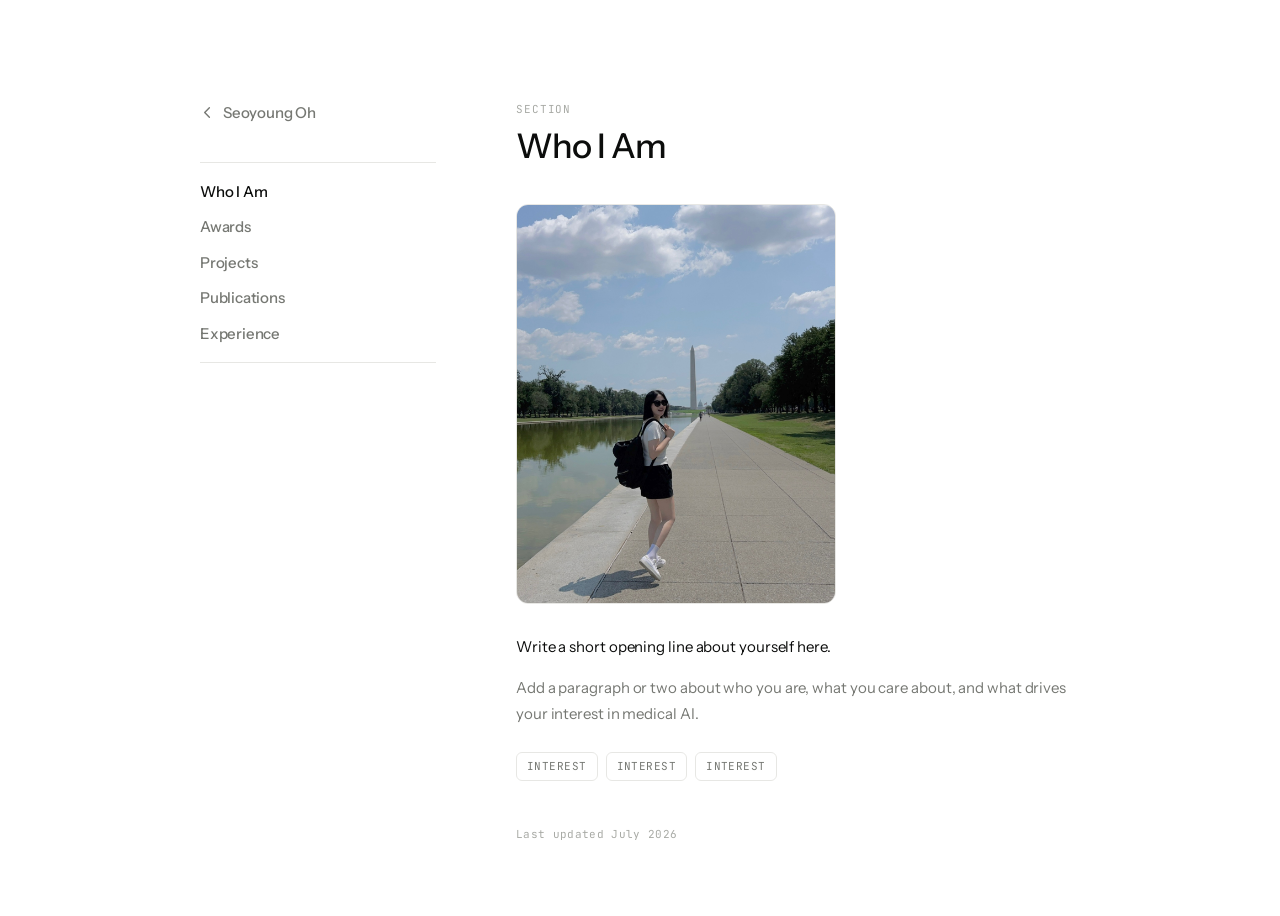
==== about.html @ 4141db96 "html set" ====
<!DOCTYPE html>
<html lang="en">
<head>
<meta charset="utf-8" />
<meta name="viewport" content="width=device-width, initial-scale=1" />
<title>Who I Am - Seoyoung Oh</title>
<meta name="description" content="Who I Am - Seoyoung Oh, Medical AI." />
<meta name="author" content="Seoyoung Oh" />
<meta name="color-scheme" content="light dark" />
<meta name="theme-color" content="#FFFFFF" media="(prefers-color-scheme: light)" />
<meta name="theme-color" content="#0C0D0C" media="(prefers-color-scheme: dark)" />

<link rel="icon" href="data:image/svg+xml,%3Csvg%20xmlns='http://www.w3.org/2000/svg'%20viewBox='0%200%2032%2032'%3E%3Crect%20width='32'%20height='32'%20rx='7'%20fill='%230C0D0C'/%3E%3Ctext%20x='16'%20y='22'%20font-family='system-ui,sans-serif'%20font-size='15'%20font-weight='600'%20fill='%23EDEEEC'%20text-anchor='middle'%3ESO%3C/text%3E%3C/svg%3E" />
<link rel="preconnect" href="https://fonts.googleapis.com">
<link rel="preconnect" href="https://fonts.gstatic.com" crossorigin>
<link href="https://fonts.googleapis.com/css2?family=Instrument+Sans:wght@400;500&family=JetBrains+Mono:wght@400&display=swap" rel="stylesheet">
<link rel="stylesheet" href="assets/css/base.css">
<link rel="stylesheet" href="assets/css/section.css">
</head>
<body>

<main class="page">

  <aside class="side">
    <a class="back fade" href="index.html">
      <svg viewBox="0 0 16 16" aria-hidden="true"><path d="M10 3 5 8l5 5" fill="none" stroke="currentColor" stroke-width="1.5" stroke-linecap="round" stroke-linejoin="round"/></svg>
      <span>Seoyoung Oh</span>
    </a>

    <nav class="subnav fade">
      <a href="about.html" class="on">Who I Am</a>
      <a href="awards.html">Awards</a>
      <a href="projects.html">Projects</a>
      <a href="publications.html">Publications</a>
      <a href="experience.html">Experience</a>
    </nav>
  </aside>

  <div class="content">

    <header class="head fade">
      <p class="eyebrow">Section</p>
      <h1>Who I Am</h1>
    </header>

    <figure class="about-photo fade">
      <img src="assets/img/profile.jpg" alt="Seoyoung Oh"
           decoding="async"
           onerror="this.onerror=null;this.closest('.about-photo').style.display='none'" />
    </figure>

    <div class="about-body fade">
      <p>Write a short opening line about yourself here.</p>
      <p>Add a paragraph or two about who you are, what you care about, and what drives your interest in medical AI.</p>
    </div>

    <p class="about-tags fade">
      <span>Interest</span>
      <span>Interest</span>
      <span>Interest</span>
    </p>

    <footer class="fade">
      <span>Last updated July 2026</span>
    </footer>

  </div>

</main>

</body>
</html>
---- assets/css/base.css ----
/* ==========================================================================
   base.css - shared foundation for every page
   Design tokens (colours, fonts), reset, page layout, footer, animations.
   Change a colour or font HERE and it updates the whole site.
   ========================================================================== */

:root {
  --bg: #FFFFFF;
  --tint: #F6F6F5;
  --ink: #0C0D0C;
  --soft: #767873;
  --faint: #A8AAA5;
  --rule: #E7E7E4;

  --sans: "Instrument Sans", ui-sans-serif, system-ui, sans-serif;
  --mono: "JetBrains Mono", ui-monospace, SFMono-Regular, monospace;
}

@media (prefers-color-scheme: dark) {
  :root {
    --bg: #0C0D0C;
    --tint: #171917;
    --ink: #EDEEEC;
    --soft: #8D8F8A;
    --faint: #5C5E5A;
    --rule: #232522;
  }
}

* { box-sizing: border-box; }
html { -webkit-font-smoothing: antialiased; -moz-osx-font-smoothing: grayscale; }

body {
  margin: 0;
  background: var(--bg);
  color: var(--ink);
  font-family: var(--sans);
  font-size: 15px;
  line-height: 1.7;
  letter-spacing: -0.006em;
}

a { color: inherit; text-decoration: none; }
::selection { background: var(--ink); color: var(--bg); }

/* ---------- page layout ---------- */

.page {
  max-width: 960px;
  margin: 0 auto;
  padding: 100px 40px 72px;
  display: grid;
  grid-template-columns: 236px 1fr;
  gap: 80px;
  align-items: start;
}

.side { position: sticky; top: 100px; }
.content { min-width: 0; }

/* ---------- footer ---------- */

footer {
  margin-top: 44px;
  font-family: var(--mono);
  font-size: 11px;
  color: var(--faint);
  letter-spacing: 0.03em;
}

/* ---------- load-in animation ---------- */

.fade { opacity: 0; animation: in 700ms cubic-bezier(.22,.61,.36,1) forwards; }
.fade:nth-child(1) { animation-delay: 40ms; }
.fade:nth-child(2) { animation-delay: 90ms; }
.fade:nth-child(3) { animation-delay: 140ms; }
.fade:nth-child(4) { animation-delay: 190ms; }
.fade:nth-child(5) { animation-delay: 240ms; }
.fade:nth-child(6) { animation-delay: 290ms; }
.fade:nth-child(7) { animation-delay: 340ms; }
.fade:nth-child(8) { animation-delay: 390ms; }

@keyframes in { from { opacity: 0; transform: translateY(5px); } to { opacity: 1; transform: none; } }

@media (prefers-reduced-motion: reduce) {
  .fade { animation: none; opacity: 1; }
  * { transition-duration: 1ms !important; }
}

/* ---------- responsive: collapse to single column ---------- */

@media (max-width: 860px) {
  .page {
    grid-template-columns: 1fr;
    gap: 0;
    padding: 72px 26px 56px;
    max-width: 620px;
  }
  .side {
    position: static;
    margin-bottom: 40px;
  }
}

@media (max-width: 560px) {
  .page { padding: 56px 22px 52px; }
}
---- assets/css/section.css ----
/* ==========================================================================
   section.css - styles unique to the section pages
   (experience / publications / projects / awards)
   Loads AFTER base.css.
   ========================================================================== */

/* ---------- back link ---------- */

.back {
  display: inline-flex;
  align-items: center;
  gap: 8px;
  font-size: 15px;
  font-weight: 500;
  letter-spacing: -0.014em;
  color: var(--soft);
  transition: color 150ms ease;
}

.back svg { width: 15px; height: 15px; flex: none; }
.back:hover { color: var(--ink); }
.back:focus-visible { outline: 2px solid var(--ink); outline-offset: 3px; }

/* ---------- sub-navigation ---------- */

.subnav {
  margin: 34px 0 0;
  padding: 16px 0;
  border-top: 1px solid var(--rule);
  border-bottom: 1px solid var(--rule);
  display: flex;
  flex-direction: column;
  gap: 10px;
}

.subnav a {
  font-size: 15px;
  font-weight: 500;
  letter-spacing: -0.014em;
  color: var(--soft);
  background-image: linear-gradient(var(--ink), var(--ink));
  background-repeat: no-repeat;
  background-position: 0 100%;
  background-size: 0% 1px;
  transition: color 150ms ease, background-size 240ms cubic-bezier(.22,.61,.36,1);
  width: fit-content;
}

.subnav a:hover { color: var(--ink); background-size: 100% 1px; }
.subnav a.on { color: var(--ink); }
.subnav a:focus-visible { outline: 2px solid var(--ink); outline-offset: 3px; }

/* ---------- page heading ---------- */

.head { margin: 0 0 40px; }

.eyebrow {
  margin: 0 0 10px;
  font-family: var(--mono);
  font-size: 11px;
  letter-spacing: 0.08em;
  text-transform: uppercase;
  color: var(--faint);
}

h1 {
  font-size: 34px;
  font-weight: 500;
  letter-spacing: -0.03em;
  line-height: 1.05;
  margin: 0;
  text-wrap: balance;
}

/* ---------- entries ---------- */

.entries { margin: 0; }

.entry {
  padding: 14px 0;
}

.entry-top {
  display: flex;
  align-items: center;
  gap: 14px;
  margin-bottom: 7px;
}

.entry-top .when {
  font-family: var(--mono);
  font-size: 11px;
  letter-spacing: 0.06em;
  text-transform: uppercase;
  color: var(--faint);
  white-space: nowrap;
}

.entry-top .leader {
  flex: 1;
  height: 1px;
  background: var(--rule);
}

.entry-title {
  margin: 0;
  font-size: 16px;
  font-weight: 500;
  letter-spacing: -0.014em;
  line-height: 1.4;
}

.entry-tag {
  display: inline-block;
  margin-left: 8px;
  font-family: var(--mono);
  font-size: 10px;
  letter-spacing: 0.06em;
  text-transform: uppercase;
  color: var(--faint);
  border: 1px solid var(--rule);
  border-radius: 4px;
  padding: 1px 6px;
  vertical-align: middle;
  white-space: nowrap;
}

.entry-org {
  margin: 3px 0 0;
  color: var(--soft);
  font-size: 15px;
}

.entry-desc {
  margin: 10px 0 0;
  color: var(--soft);
  text-wrap: pretty;
}

.entry-list {
  margin: 10px 0 0;
  padding: 0;
  list-style: none;
}

.entry-list li {
  position: relative;
  padding-left: 15px;
  margin: 4px 0;
  color: var(--soft);
  font-size: 14px;
  line-height: 1.5;
  text-wrap: pretty;
}

.entry-list li::before {
  content: "";
  position: absolute;
  left: 2px;
  top: 0.7em;
  width: 4px;
  height: 4px;
  border-radius: 50%;
  background: var(--faint);
}

.entry-links {
  margin: 8px 0 0;
  display: flex;
  flex-wrap: wrap;
  gap: 8px 18px;
}

.entry-links a {
  font-family: var(--mono);
  font-size: 11px;
  letter-spacing: 0.04em;
  text-transform: uppercase;
  color: var(--soft);
  background-image: linear-gradient(var(--faint), var(--faint));
  background-repeat: no-repeat;
  background-position: 0 100%;
  background-size: 100% 1px;
  transition: color 150ms ease, background-size 180ms ease;
}
.entry-links a:hover { color: var(--ink); background-size: 0% 1px; }

/* ---------- who i am (about) ---------- */

.about-photo {
  margin: 0 0 30px;
}

.about-photo img {
  display: block;
  width: 100%;
  max-width: 320px;
  border-radius: 12px;
  object-fit: cover;
  background: var(--tint);
  border: 1px solid var(--rule);
}

.about-body {
  max-width: 62ch;
}

.about-body p {
  margin: 0 0 16px;
  color: var(--soft);
  text-wrap: pretty;
}
.about-body p:first-child { color: var(--ink); }
.about-body p:last-child { margin-bottom: 0; }

.about-tags {
  margin: 26px 0 0;
  display: flex;
  flex-wrap: wrap;
  gap: 8px;
}

.about-tags span {
  font-family: var(--mono);
  font-size: 11px;
  letter-spacing: 0.04em;
  text-transform: uppercase;
  color: var(--soft);
  border: 1px solid var(--rule);
  border-radius: 6px;
  padding: 4px 10px;
}

/* ---------- responsive ---------- */

@media (max-width: 860px) {
  .subnav { flex-flow: row wrap; gap: 8px 22px; }
  h1 { font-size: 30px; }
}

@media (max-width: 560px) {
  h1 { font-size: 28px; }
}
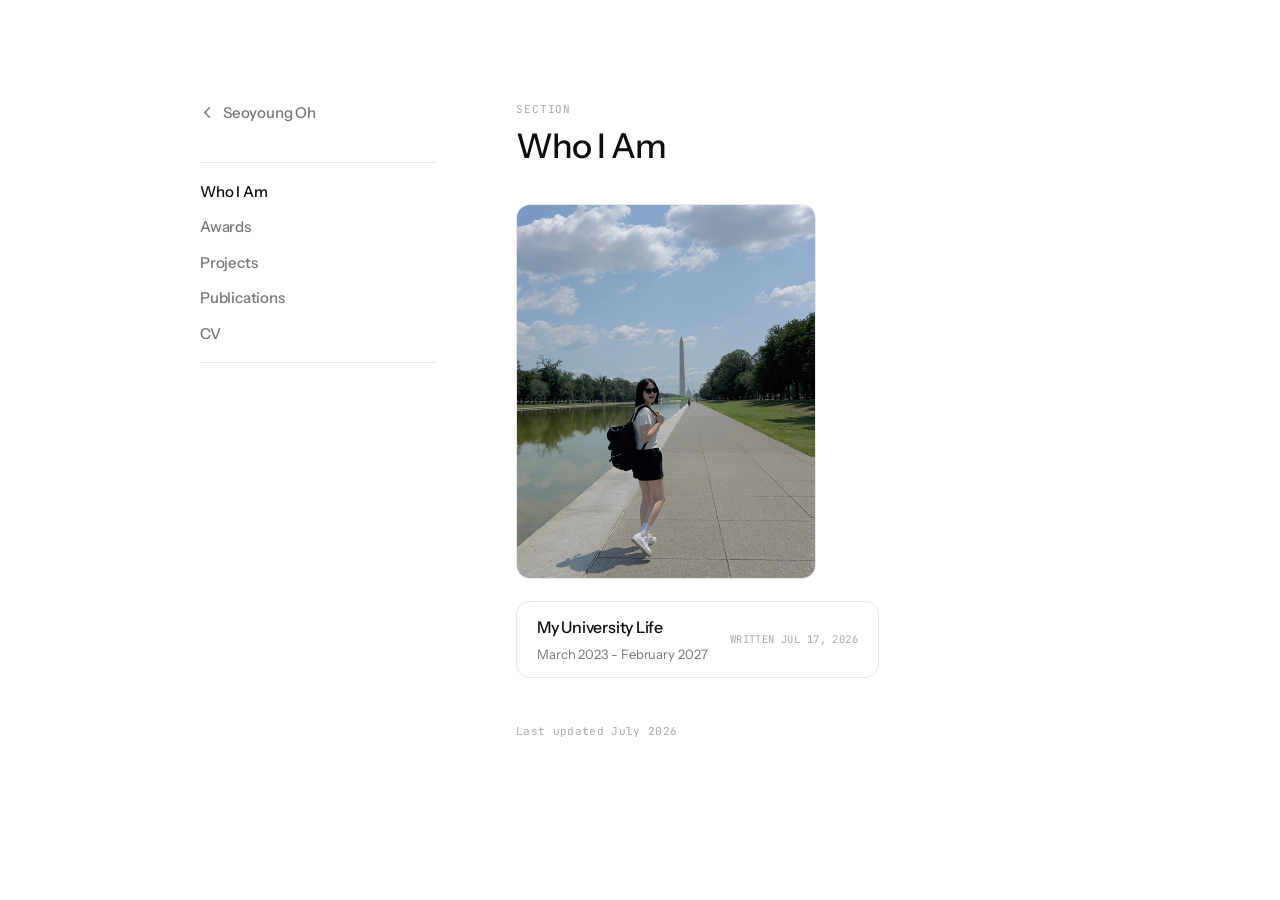
==== commit 86f3f559: "Rebuild site: multi-page nav, Who I Am essay, projects, awards, CV - Add section pages (about/awards" ====
--- a/about.html
+++ b/about.html
@@ -32,7 +32,7 @@
       <a href="awards.html">Awards</a>
       <a href="projects.html">Projects</a>
       <a href="publications.html">Publications</a>
-      <a href="experience.html">Experience</a>
+      <a href="assets/pdf/SeoyoungOh_CV.pdf" target="_blank" rel="noopener">CV</a>
     </nav>
   </aside>
 
@@ -43,22 +43,68 @@
       <h1>Who I Am</h1>
     </header>
 
-    <figure class="about-photo fade">
-      <img src="assets/img/profile.jpg" alt="Seoyoung Oh"
-           decoding="async"
-           onerror="this.onerror=null;this.closest('.about-photo').style.display='none'" />
-    </figure>
+    <div class="uni fade">
+      <figure class="uni-photo">
+        <img src="assets/img/profile.jpg" alt="Seoyoung Oh"
+             decoding="async"
+             onerror="this.onerror=null;this.closest('.uni-photo').style.display='none'" />
+      </figure>
 
-    <div class="about-body fade">
-      <p>Write a short opening line about yourself here.</p>
-      <p>Add a paragraph or two about who you are, what you care about, and what drives your interest in medical AI.</p>
+      <div class="uni-chapters">
+        <details class="chapter">
+          <summary>
+            <span class="chapter-head">
+              <span class="chapter-title">My University Life</span>
+              <span class="chapter-date">March 2023 - February 2027</span>
+            </span>
+            <span class="chapter-written">Written Jul 17, 2026</span>
+          </summary>
+          <div class="chapter-body">
+            <p>People often ask me, why medical AI? So in this piece, I want to tell the story of everything that led me here, from the very starting point of choosing this path to the four years of university life that followed. Along the way, I've pulled excerpts from the journals I kept back then, trying to preserve as faithfully as possible the thoughts and resolutions I felt in each of those moments.</p>
+
+            <h3 class="chapter-sub">From a humanities-track foreign language high school to a dream of medical AI</h3>
+            <p>I wasn't always a student who dreamed of medical AI. Wanting, even in a small way, to help build a better society, I once hoped to become a current-affairs broadcast producer, someone who carries people's stories out into the world. With that goal in mind, I enrolled in a foreign language high school, a humanities-focused school. I believed that if I learned languages and understood society, I could change the world. But the moment I started, COVID-19 began to spread. Every day I found myself watching disease outbreaks being forecast, risk being explained through numbers, and society being moved by data. In that process, I came to truly grasp, for the first time, that big data and artificial intelligence were not abstract technologies but tools directly tied to human life. The realization that the social problems I had only vaguely dreamed of solving could be addressed not with words but with data and models left a strange yet powerful impression on me. That was when I first began to take an interest in the field of medical AI.</p>
+            <p>In my final year of high school, I wrote a report on a big-data-based integrated global health and medical system, and through it I arrived at the conviction that combining medicine and data could fundamentally transform human health. Even as I studied language and society at my foreign language high school, I grew more and more captivated by the possibilities that open up when medicine and technology meet. I began searching nationwide for AI-related majors that a humanities-track student could enter, and that search is what led me to the university I ultimately attended.</p>
+            <figure class="chapter-fig"><img src="assets/img/fig1.png" alt="" width="906" height="346" loading="lazy" decoding="async" /></figure>
+            <p>Even after I started university, that conviction never wavered. But my school had no medical school, and the road toward reaching medical AI research turned out to be far rougher than I had expected. Rather than accepting that absence as a limitation, though, I took it as a reason to carve out my own path. And so my challenge began. I joined an inter-university healthcare startup club and started interacting with students from medical fields such as medicine and pharmacy. Exchanging ideas with those students gave me more clinical insight, and through that I earned chances to deliver IR pitches and introduce myself before judges, investors, accelerators, and experts from the clinical field. Countless rounds of feedback made me keenly aware of my own shortcomings, but rather than stopping me, all of those experiences pushed me one step further forward.</p>
+
+            <h3 class="chapter-sub">A first start at university, and expanding outward</h3>
+            <p>In 2025, I won the top prize at my university's College of Business Administration startup competition. It was the result of fusing a management-based problem definition with AI technology to propose a business model that could resolve real inefficiencies in clinical settings. After that, I didn't want to stay within the walls of my school; I wanted to test my potential on a bigger stage. As my first step, I entered the Chuncheon City Generative AI Idea Competition as an individual and won an award of excellence. Being recognized for technical completeness and practical value in a competition hosted by a local government, beyond just my campus, made me feel that my challenge was expanding to a new level.</p>
+            <p>Next, I took part in the 9th Digital Healthcare MEDICAL HACK, where I won the grand prize (Pusan National University President's Award). Over a tight span of just two days and one night, I had to build a medical AI service focused on solving real clinical problems, drawing on on-site mentoring. I ran into technical errors and limitations under the demanding schedule, but I made the call to prioritize clinical usefulness over raw performance metrics, and that choice was viewed favorably in the final evaluation. In particular, I was highly credited for developing my plan with the hospital environment in mind, and I think it was from this point on that I began studying real hospital settings more seriously.</p>
+            <p>I also won the grand prize at the Konyang Health Datathon, hosted by Konyang University Medical Center. Traveling back and forth between Seoul and Daejeon, I carried out the work inside a medical data safe zone, striving to maintain the quality of my project to the very end among graduate students and medical students. Taking the 6 a.m. KTX down to Daejeon and developing inside the hospital's closed network from the moment the data safe zone opened until it closed was mentally exhausting. On the road, I would catch quick naps, or, unwilling to waste even that time, read papers and work on side projects aboard the train. Looking back now, I think that experience was more than just a period of technical growth; it was a process in which I trained my own persistence and focus, my ability to push through to the end. It was also the first time I truly learned to put responsibility ahead of my emotions or physical condition in order to deliver results. On top of that, a photo I took with a professor who served as a judge at this competition became the connection that later let me greet him again at the Korean Society of Medical Informatics conference. Through the experience of one challenge expanding into another encounter and another lesson, I was reminded once again that in medical AI, the relationships and networks too are something I have to build myself.</p>
+
+            <h3 class="chapter-sub">Taking on national startup tracks</h3>
+            <p>After these competitions, I didn't want to rest on the achievements I'd earned within my school; I wanted to step into the wider startup ecosystem. On a team led by a clinical-year medical student, I served as the lead AI developer, personally driving the entire medical AI startup project, from planning to model development to real-world validation. Aiming for field-driven problem-solving, I designed a speech-to-text model optimized for the spoken language of nurses, a ward handover automation system, and a medical summarization model, and I set out to verify their applicability in actual hospital environments. Through this, I learned that technology gains meaning not merely by working, but only once it can actually be used in the field.</p>
+            <p>Building on these experiences, our startup team took on bigger stages. We were selected as finalists in succession for the Seoul AI Hub's Seoul AI Young Track, Yonsei University's Y-Compass student startup team, and the Ministry of Education's Promising Student Startup Team U 300+, giving us a taste of national-level startup incubation tracks. In each program, we completed hands-on training in medical data ethics, technical validation methods, IR pitching, and more, and I gained the chance to grow not into a mere idea-proposer but into a field-oriented entrepreneur. I held onto my conviction to solve hospital inefficiencies through technology all the way to the end, and that process itself became an experience of practicing the kind of applied innovation the College of Business aspires to.</p>
+            <p>But this challenge did not always end in success. At the stage of actual hospital validation, I experienced a clear failure. The hospital PoC process held far more constraints than I had anticipated. Data access permissions, security regulations, alignment with clinical processes, and the workflows of medical staff, barriers that technology alone could never overcome all worked together in a complex way. Above all, I had to admit that, at the time, I simply didn't yet have the capacity to push that process through to the end. This failure hit me as a great setback. It was through this experience that I first fully grasped the reality that medical AI is not merely a development problem. This was when I came to deeply understand that medical AI must stand not on the sophistication of an algorithm, but on regulation, ethics, clinical trust, and collaboration with people.</p>
+            <figure class="chapter-fig"><img src="assets/img/fig2.png" alt="" width="896" height="508" loading="lazy" decoding="async" /></figure>
+            <p>Even so, this experience became the catalyst for a fundamental shift in how I think. I learned that a person who sits still and blames their circumstances cannot grow. So I tried to reach out first, to ask questions, to go seek things out myself. In the process I faced countless rejections, and at the same time I learned the courage to be rejected. Through this startup challenge, I came to understand, viscerally, that there is no growth without rejection, and that if you fear failure and the eyes of those around you, you can never begin anything at all. From then on, I began to see entrepreneurship not as a mere side project, but seriously, as an important direction for realizing who I am. Failing at hospital validation was a moment that confirmed the limits of my abilities, but it was also a signpost that clearly showed me what I needed to learn and prepare for next. This challenge left me with something greater than success would have, and it became the starting point that carried me toward research, clinical datathons, and the stage that came after.</p>
+
+            <h3 class="chapter-sub">A leap into research</h3>
+            <p>The university I attended has no medical school and no affiliated hospital. At first, I too wrestled with it. Did that mean I could never, as an undergraduate, get close to medical AI research? But I soon reached a conclusion: if no one had paved a road, I would have to build one myself. From that point on, I began my research without relying on an advisor or a lab, armed with nothing but my own sense of the problem. Even obtaining medical data was no easy task; I had to rewrite my code countless times, and I had to teach myself paper structure and research methodology as well. The trial and error repeated itself again and again, but through that very process I was able to learn the attitude and posture of doing research. In the end, this led to three self-initiated studies being accepted as posters at major domestic conferences.</p>
+            <p class="chapter-cite">An Explainable Framework for Diabetic Retinopathy Classification Using Fundus Image Preprocessing and Visual Explanations - Annual Conference of the Korean Society of Medical Artificial Intelligence (2025)</p>
+            <p class="chapter-cite">Improving the Reliability of PPG-Based Respiratory Rate Estimation: SQI/SNR Gating and Conformal Prediction Intervals - Fall Conference of the Korean Society of Medical Informatics (2025)</p>
+            <p>These achievements carried meaning far beyond the simple fact that posters were hung in a conference hall. They were the moment that proved even an undergraduate, if they define their own problem and carry out their own research, can stand at the center of medical AI research. It was a journey of walking alone down a road no one had cleared for me, but on that road I could clearly feel myself growing. On the strength of these experiences, I entered the Seongnam Seoul National University Bundang Hospital medical-record generation datathon as an individual, passed the preliminaries, advanced to the finals, and placed 7th overall. There was some disappointment in the result, but the experience became an important turning point in understanding the gap between clinical data and artificial intelligence.</p>
+            <p>After that, I took part in the Korea Clinical Datathon 2025 (SNUH × MIT). The event was originally open only to graduate students and above, but I judged that this was the stage most closely aligned with the direction of my own research. I learned that a Seoul National University Hospital professor I had been interested in would be participating as a mentor, and I directly asked the administrative team whether an undergraduate could take part. After submitting my research portfolio and record, I received approval from the panel and was granted official participation, an unusual thing for an undergraduate.</p>
+            <p>On that stage, shared by researchers from Seoul National University Hospital and MIT, I learned deeply about what responsible medical AI truly is, and about how clinical data must be interpreted and handled. This was not just a hackathon; it was an experience of directly feeling the boundary between the clinical field and technology. On the final day of the event, I went up and greeted the mentor professor in person. Introducing myself as a third-year undergraduate researcher enrolled at Kookmin University may have struck the professor as a somewhat unfamiliar situation, but I didn't want to let that moment slip away. Afterward, I organized my portfolio and CV and sent them by email, and that courage led to a first non-face-to-face interview and a second in-person interview. As a result, I am now continuing my work as a researcher in a lab within the Department of Convergence Medicine at Seoul National University Hospital.</p>
+
+            <h3 class="chapter-sub">If there's no path, I'll just make one</h3>
+            <figure class="chapter-fig"><img src="assets/img/fig3.png" alt="" width="898" height="494" loading="lazy" decoding="async" /></figure>
+            <p>For Kookmin University's 79th anniversary, I had the honor of receiving the 2025 Kookmin Talent Award directly from the university president, as the representative student recipient. I felt this award was not merely a result, but a response to the process of forging my own path into medical AI even in an environment without a medical school. Through many challenges, I've come to feel in my bones that nothing happens if you just sit still. Every time it felt like there was no path, I ultimately arrived at the same conclusion: then I'll just make one myself. Having no set path certainly comes with anxiety and fear, but it also means you get to decide your own direction. In truth, there were plenty of realistic worries and concerns voiced around me about my choices, and there were people who did not always view my challenges and my legwork through a positive lens.</p>
+            <p>Even so, I've held onto my dream with the mindset that if a door won't open when you knock, then you go and open it yourself no matter what. Even if the path wasn't easy to earn, I didn't want to give up on a dream I wanted to protect and be responsible for to the very end. Since this life is mine and I only get one, I wanted to walk in a direction I could make peace with, even if I failed. I didn't want to let this chance, one that will never come again, slip by in hesitation and regret. So rather than fearing failure, I chose to give it my all even if I might fail. Instead of safely following a road others had paved, I've chosen the road where, slow and rough as it may be, I can create meaning for myself along the way. And even now, I keep moving forward, one step at a time, standing on those choices.</p>
+
+            <h3 class="chapter-sub">Balancing undergraduate life with life in the lab</h3>
+            <p>As I mentioned earlier, thanks to my professor's consideration, I'm spending my fourth year balancing undergraduate life with life in the lab, even before graduating. I started reporting to work the very day after the fall semester of my third year ended, and in the first semester of my fourth year I carried a 20-credit course load alongside my lab work. So I'd pack my classes into the mornings, eat lunch, and then head to the lab, repeating that routine day after day. I'm always grateful for the consideration shown to me by my professor and the many others in the lab.</p>
+            <p>I'm not especially strong physically, so there were plenty of times it wore me down, but I think I got through a whole semester on sheer willpower, pushing through midterms and paper-writing at the same time. Sometimes the research and study in the lab were so much more interesting that my school classes felt like a distraction, so honestly, my coursework came down to little more than attendance and basic learning. That's how much I'm enjoying my research life at Seoul National University Hospital, and I'm pouring a great deal of my current passion into it. But since this piece is meant to be about my university life, I'll save the story of my research life at the hospital for another time.</p>
+            <p>Balancing coursework with lab life wasn't easy, but it actually became the driving force of my life. After all, I even had the honor of winning a Minister's Award for an app I'd been building on the side as a hobby. Getting through this period, I came to newly appreciate just how important it is to know how to relieve stress and manage your time.</p>
+
+            <h3 class="chapter-sub">Why medical AI</h3>
+            <p>Finally, I'd like to introduce myself as someone who wouldn't have much reason to study AI at all if it weren't for medical AI. Because medicine is a field that demands a clear licensing structure and a high degree of specialization, there's a distinct risk in diving in as an engineering major. In fact, I've been advised more than once that choosing more general, technology-centered AI research outside the medical domain would be a far safer path. But if the choice of medical AI hadn't existed, I wouldn't have studied AI at all, which is exactly why medical AI has become, for me, more than just a research field: it's a motivation and driving force that shapes the very direction of my life.</p>
+            <p>The truth is, I haven't been someone with many dreams or goals I could firmly say I wanted to protect. I've never had an especially distinct set of tastes or a strong sense of identity. But medical AI has become, for me, more than a career path. It's become a conviction. I feel it's very nearly the only identity I want to protect. Even if countless labels come to be attached in front of my name someday, I hope the words medical AI will always be the first to come to mind. On the strength of this conviction, I want to keep growing, not into someone who merely builds the technology itself, but into a researcher who understands and solves the real problems of the clinical field.</p>
+          </div>
+        </details>
+      </div>
     </div>
-
-    <p class="about-tags fade">
-      <span>Interest</span>
-      <span>Interest</span>
-      <span>Interest</span>
-    </p>
 
     <footer class="fade">
       <span>Last updated July 2026</span>
--- a/assets/css/section.css
+++ b/assets/css/section.css
@@ -187,48 +187,124 @@
 
 /* ---------- who i am (about) ---------- */
 
-.about-photo {
-  margin: 0 0 30px;
-}
-
-.about-photo img {
+/* photo floats left; the chapter button sits beside it and, when opened,
+   the story flows alongside the photo and continues full width below it */
+.uni::after { content: ""; display: block; clear: both; }
+
+.uni-photo {
+  float: left;
+  width: 300px;
+  margin: 0 34px 22px 0;
+}
+
+.uni-photo img {
   display: block;
   width: 100%;
-  max-width: 320px;
-  border-radius: 12px;
+  border-radius: 14px;
   object-fit: cover;
   background: var(--tint);
   border: 1px solid var(--rule);
 }
 
-.about-body {
-  max-width: 62ch;
-}
-
-.about-body p {
-  margin: 0 0 16px;
-  color: var(--soft);
-  text-wrap: pretty;
-}
-.about-body p:first-child { color: var(--ink); }
-.about-body p:last-child { margin-bottom: 0; }
-
-.about-tags {
-  margin: 26px 0 0;
+.chapter { margin: 0 0 14px; }
+.chapter:last-child { margin-bottom: 0; }
+
+/* hide the photo once a chapter is opened, so the story reads full width */
+.uni:has(.chapter[open]) .uni-photo { display: none; }
+
+/* each chapter is a clickable pill that reveals its story when opened */
+.chapter summary {
+  display: inline-flex;
+  align-items: center;
+  gap: 22px;
+  width: fit-content;
+  max-width: 100%;
+  padding: 12px 20px;
+  border: 1px solid var(--rule);
+  border-radius: 14px;
+  cursor: pointer;
+  list-style: none;
+  transition: border-color 150ms ease, background 150ms ease;
+}
+
+.chapter-head {
   display: flex;
-  flex-wrap: wrap;
-  gap: 8px;
-}
-
-.about-tags span {
-  font-family: var(--mono);
-  font-size: 11px;
+  flex-direction: column;
+  gap: 2px;
+}
+.chapter summary::-webkit-details-marker { display: none; }
+.chapter summary::marker { content: ""; }
+
+.chapter summary:hover { border-color: var(--ink); background: var(--tint); }
+.chapter summary:focus-visible { outline: 2px solid var(--ink); outline-offset: 3px; }
+.chapter[open] summary { border-color: var(--ink); }
+
+.chapter-title {
+  font-size: 16px;
+  font-weight: 500;
+  letter-spacing: -0.014em;
+  color: var(--ink);
+}
+
+.chapter-date {
+  font-size: 13px;
+  color: var(--soft);
+}
+
+.chapter-body {
+  margin: 18px 0 0;
+  color: var(--soft);
+}
+.chapter-body p { margin: 0 0 15px; text-align: justify; }
+.chapter-body p:last-child { margin-bottom: 0; }
+
+.chapter-sub {
+  margin: 28px 0 12px;
+  font-size: 15.5px;
+  font-weight: 500;
+  letter-spacing: -0.014em;
+  color: var(--ink);
+}
+
+.chapter-fig {
+  margin: 22px 0;
+}
+
+.chapter-fig img {
+  display: block;
+  width: 100%;
+  height: auto;
+  border-radius: 10px;
+  border: 1px solid var(--rule);
+  background: var(--tint);
+}
+
+.chapter-cite {
+  margin: 0 0 12px;
+  padding-left: 14px;
+  border-left: 2px solid var(--rule);
+  font-style: italic;
+  font-size: 14px;
+  color: var(--faint);
+}
+
+.chapter-written {
+  align-self: center;
+  font-family: var(--mono);
+  font-size: 10.5px;
   letter-spacing: 0.04em;
   text-transform: uppercase;
-  color: var(--soft);
-  border: 1px solid var(--rule);
-  border-radius: 6px;
-  padding: 4px 10px;
+  color: var(--faint);
+  white-space: nowrap;
+}
+
+@media (max-width: 620px) {
+  .uni-photo {
+    float: none;
+    width: auto;
+    max-width: 320px;
+    margin: 0 0 24px;
+  }
 }
 
 /* ---------- responsive ---------- */
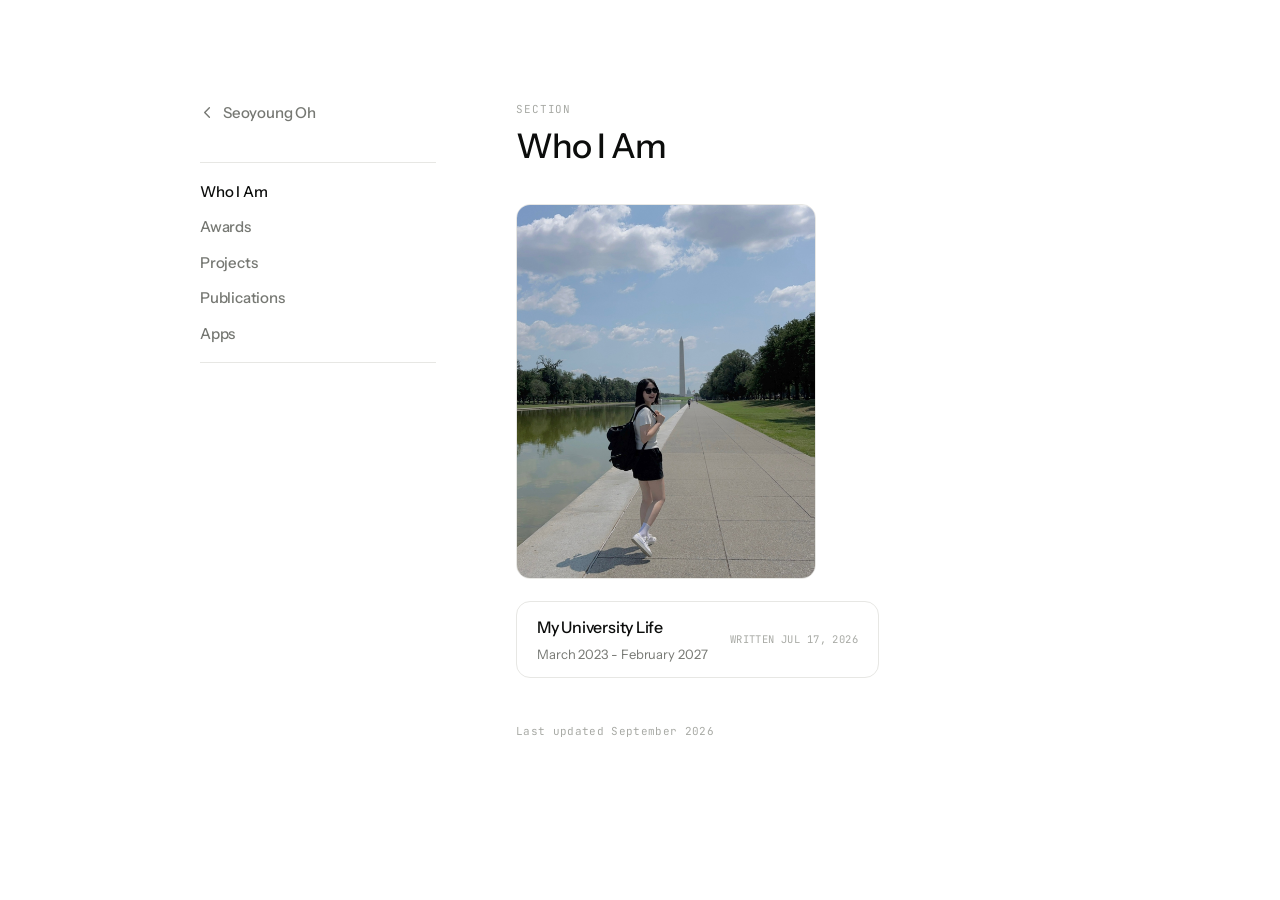
==== commit 93dfef02: "Replace CV with Apps section, add Onmom Remove the CV link from every nav and drop the CV PDF. Add a" ====
--- a/about.html
+++ b/about.html
@@ -32,7 +32,7 @@
       <a href="awards.html">Awards</a>
       <a href="projects.html">Projects</a>
       <a href="publications.html">Publications</a>
-      <a href="assets/pdf/SeoyoungOh_CV.pdf" target="_blank" rel="noopener">CV</a>
+      <a href="apps.html">Apps</a>
     </nav>
   </aside>
 
@@ -107,7 +107,7 @@
     </div>
 
     <footer class="fade">
-      <span>Last updated July 2026</span>
+      <span>Last updated September 2026</span>
     </footer>
 
   </div>
--- a/assets/css/section.css
+++ b/assets/css/section.css
@@ -1,6 +1,6 @@
 /* ==========================================================================
    section.css - styles unique to the section pages
-   (experience / publications / projects / awards)
+   (about / awards / projects / publications / apps)
    Loads AFTER base.css.
    ========================================================================== */
 
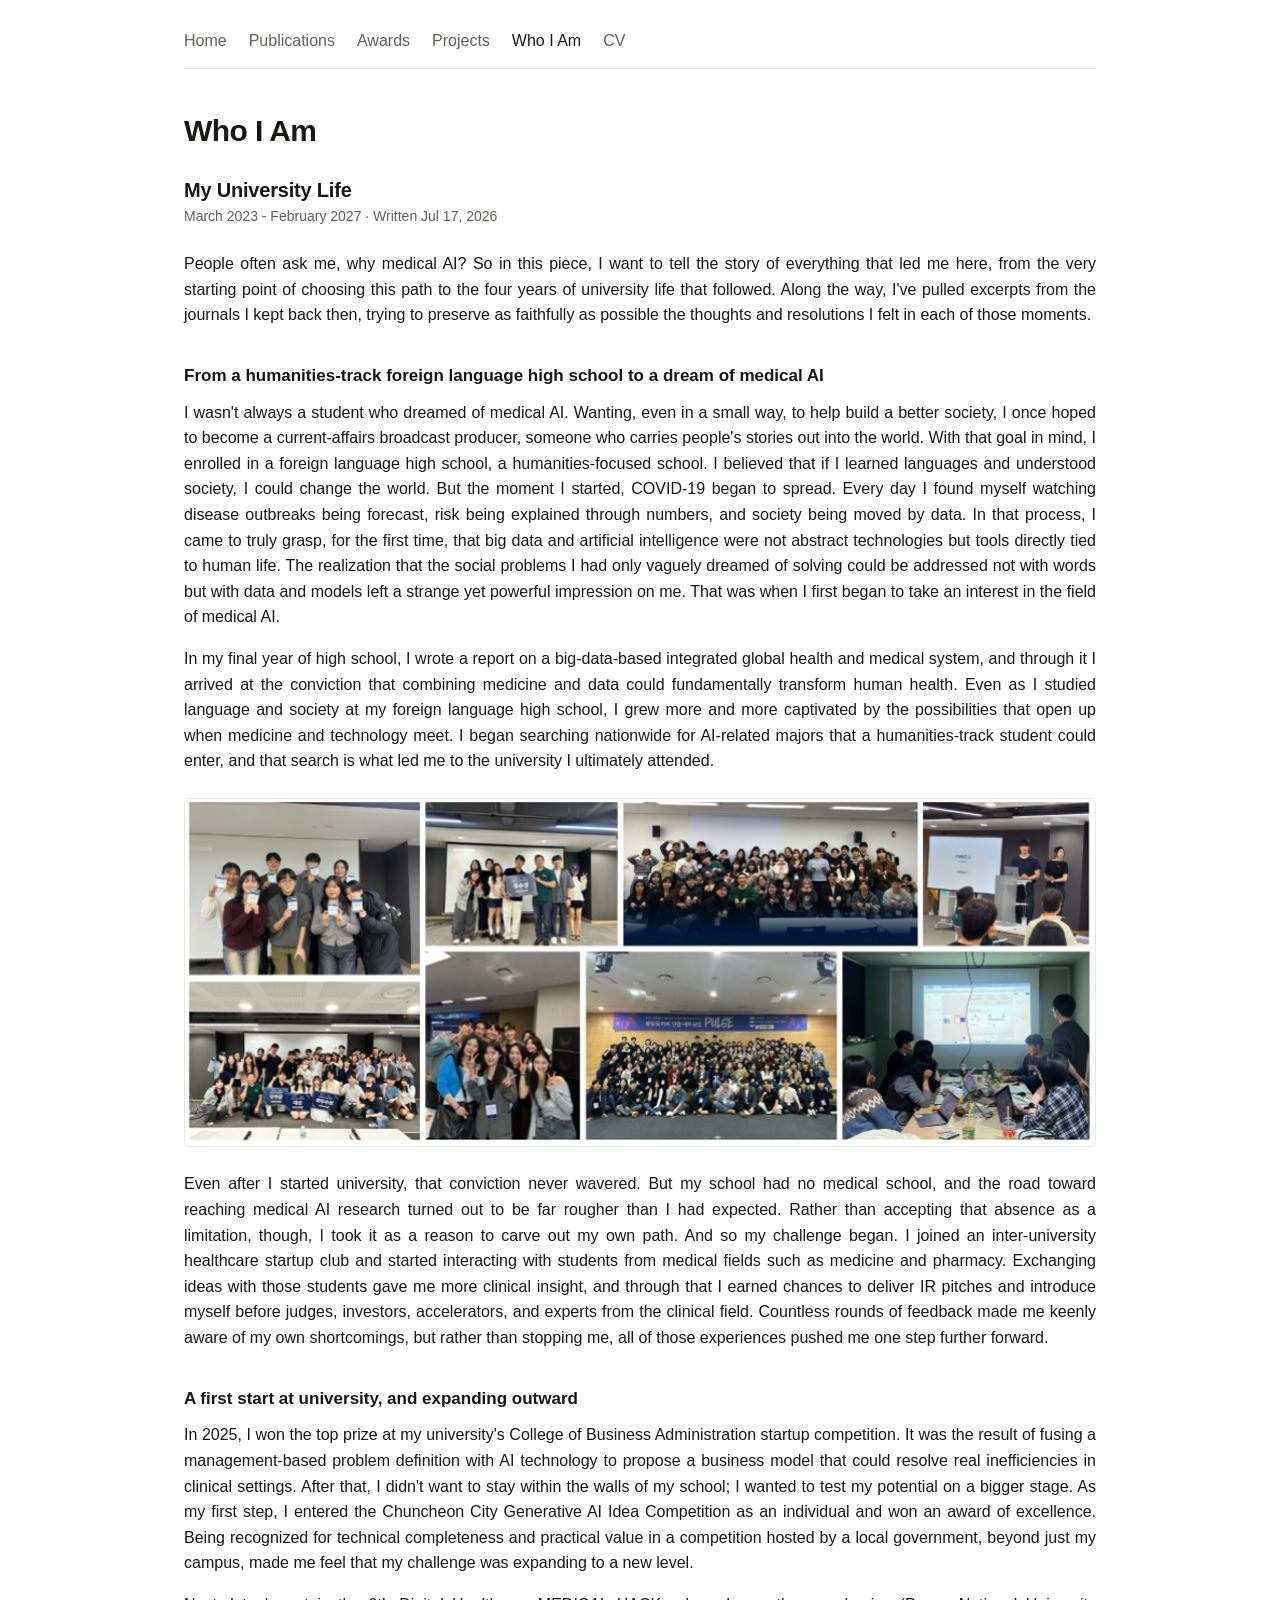
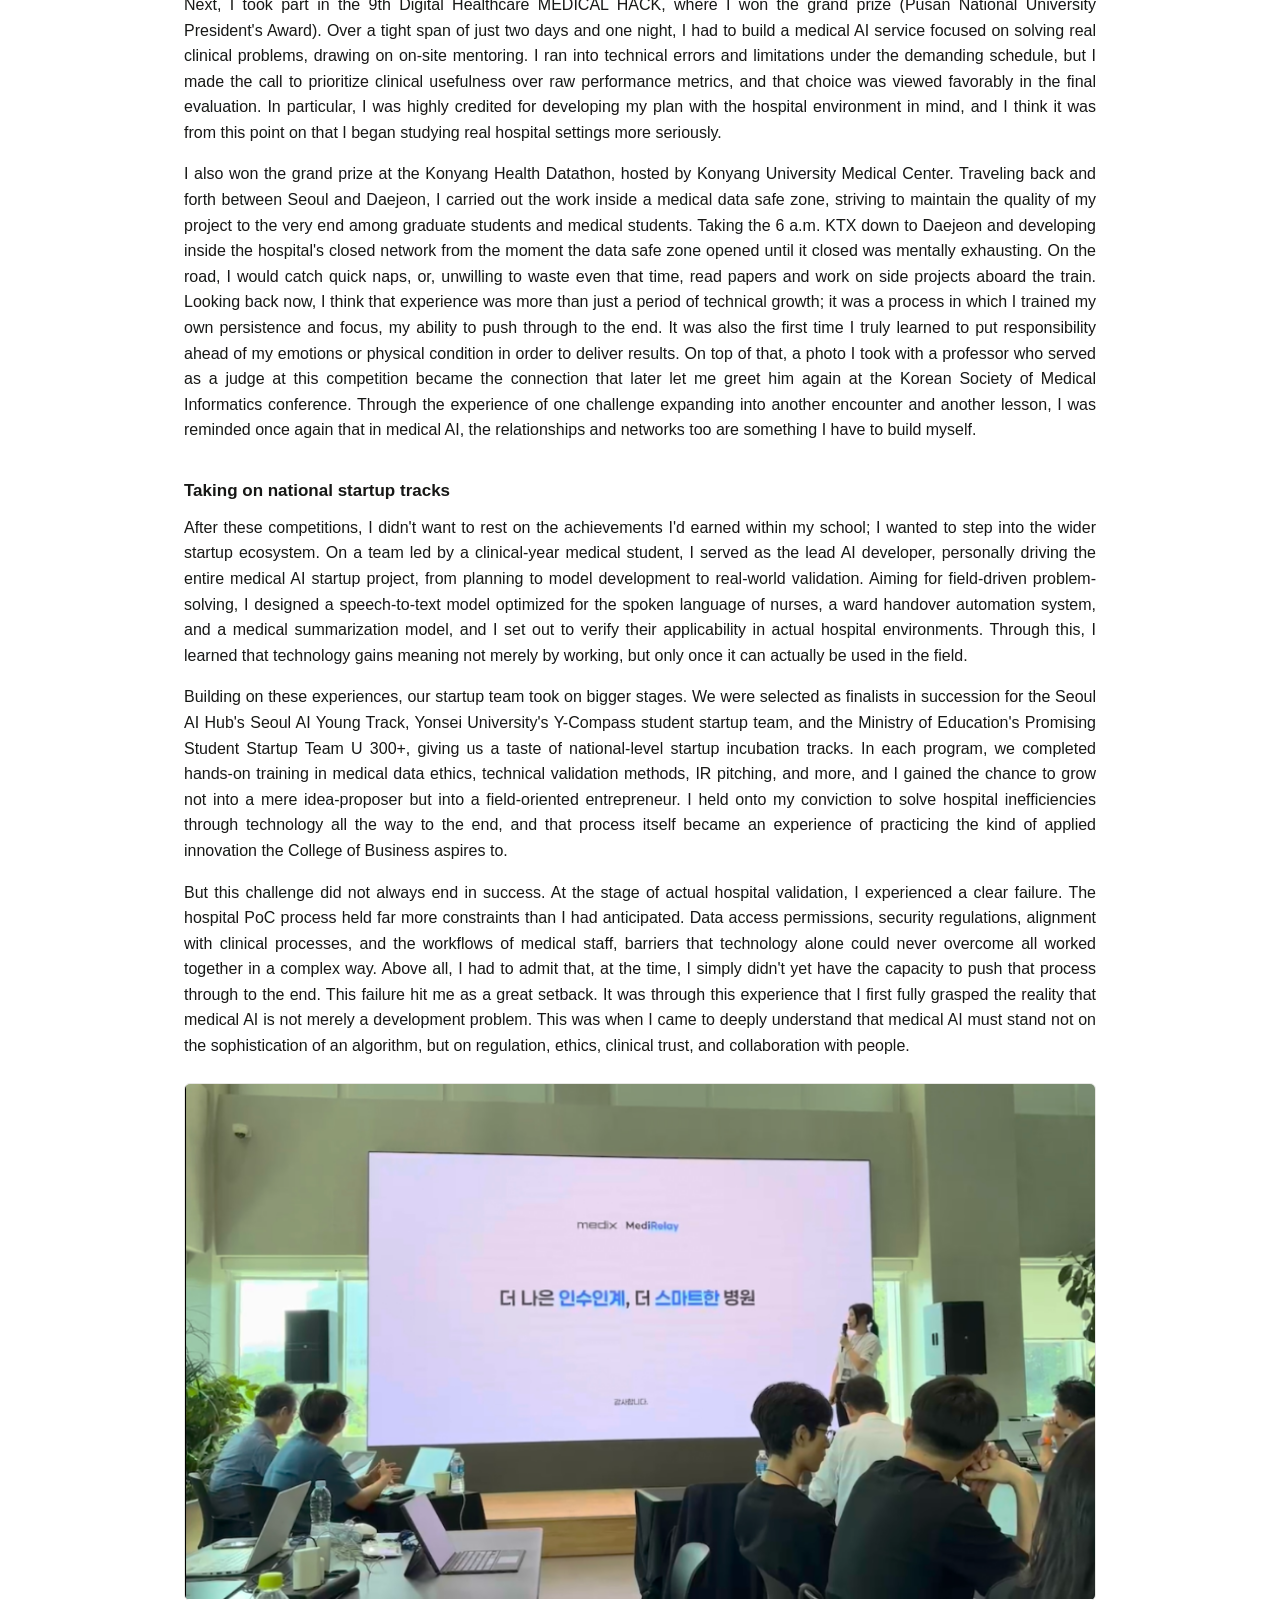
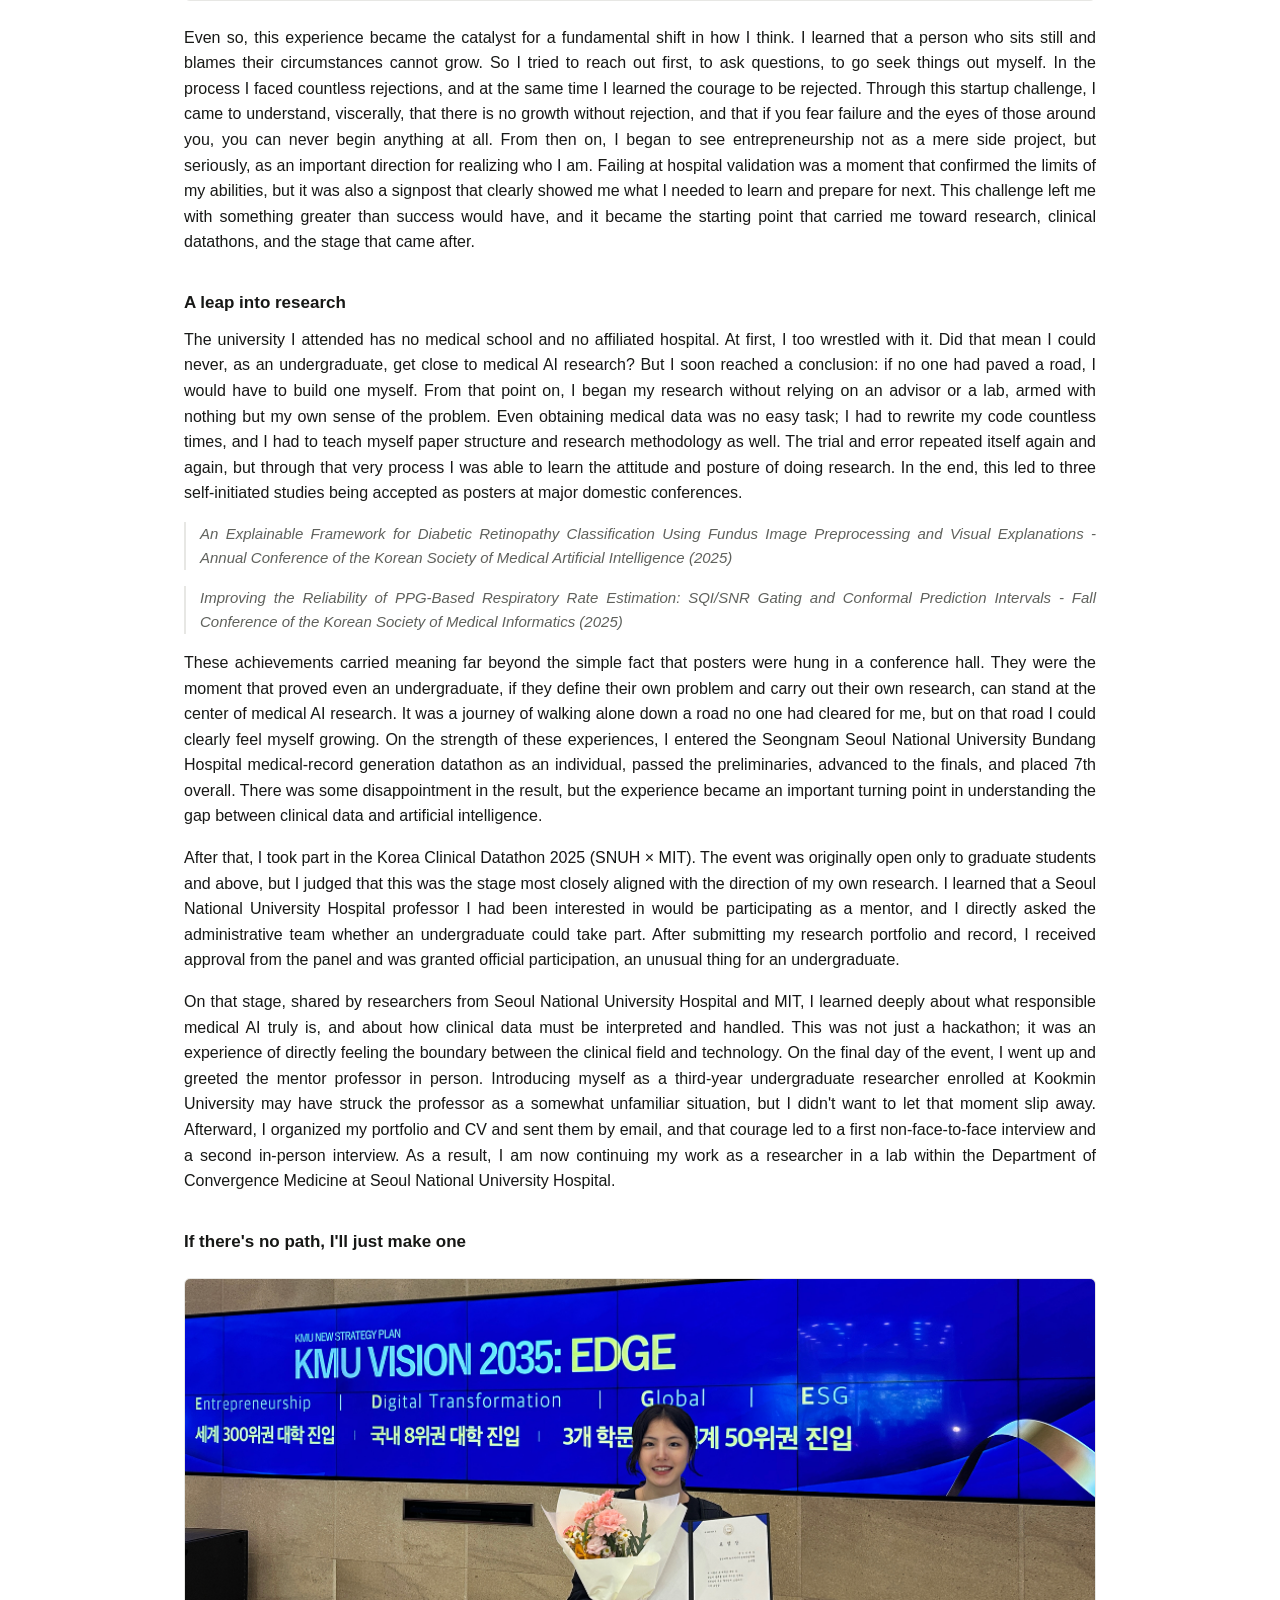
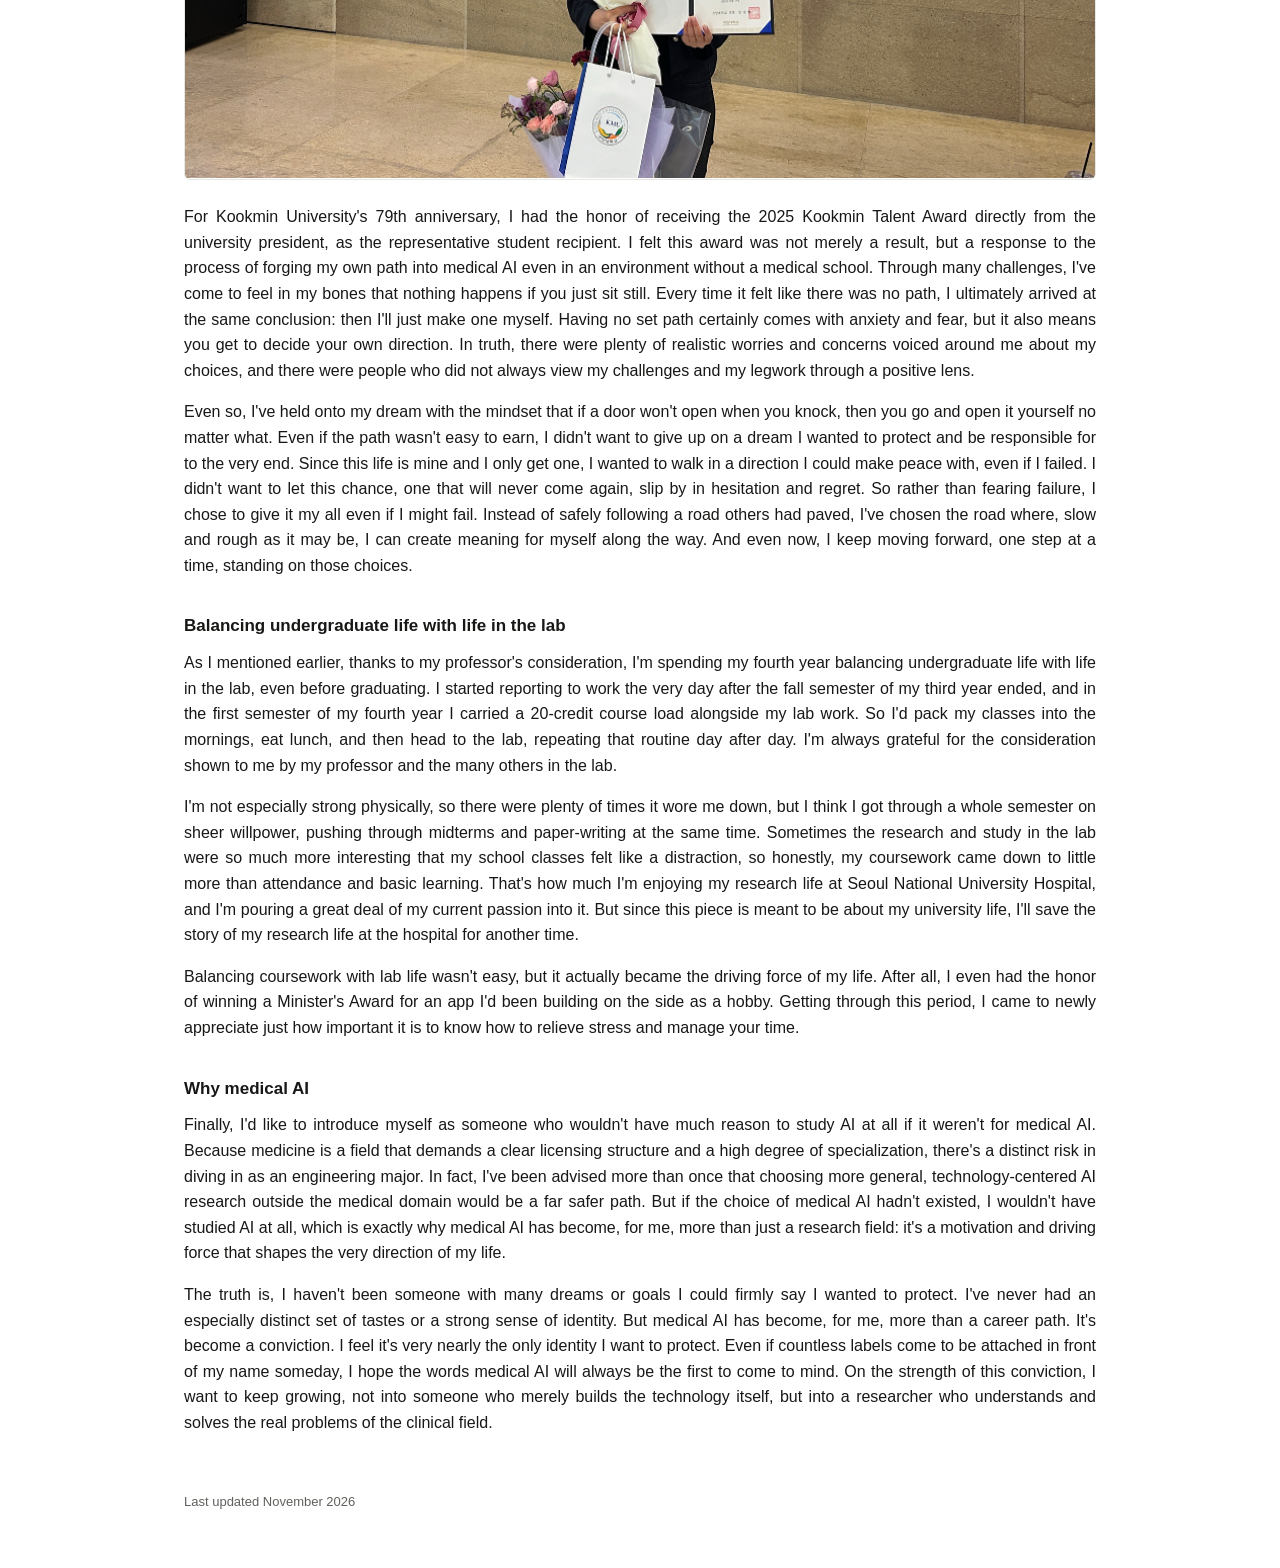
==== commit ae73c958: "Redesign site as a single page and add conferences and CV Merge publications, awards, and projects i" ====
--- a/about.html
+++ b/about.html
@@ -11,54 +11,27 @@
 <meta name="theme-color" content="#0C0D0C" media="(prefers-color-scheme: dark)" />
 
 <link rel="icon" href="data:image/svg+xml,%3Csvg%20xmlns='http://www.w3.org/2000/svg'%20viewBox='0%200%2032%2032'%3E%3Crect%20width='32'%20height='32'%20rx='7'%20fill='%230C0D0C'/%3E%3Ctext%20x='16'%20y='22'%20font-family='system-ui,sans-serif'%20font-size='15'%20font-weight='600'%20fill='%23EDEEEC'%20text-anchor='middle'%3ESO%3C/text%3E%3C/svg%3E" />
-<link rel="preconnect" href="https://fonts.googleapis.com">
-<link rel="preconnect" href="https://fonts.gstatic.com" crossorigin>
-<link href="https://fonts.googleapis.com/css2?family=Instrument+Sans:wght@400;500&family=JetBrains+Mono:wght@400&display=swap" rel="stylesheet">
 <link rel="stylesheet" href="assets/css/base.css">
-<link rel="stylesheet" href="assets/css/section.css">
+<link rel="stylesheet" href="assets/css/about.css">
 </head>
 <body>
 
 <main class="page">
 
-  <aside class="side">
-    <a class="back fade" href="index.html">
-      <svg viewBox="0 0 16 16" aria-hidden="true"><path d="M10 3 5 8l5 5" fill="none" stroke="currentColor" stroke-width="1.5" stroke-linecap="round" stroke-linejoin="round"/></svg>
-      <span>Seoyoung Oh</span>
-    </a>
+  <nav class="top">
+    <a href="index.html">Home</a>
+    <a href="index.html#publications">Publications</a>
+    <a href="index.html#awards">Awards</a>
+    <a href="index.html#projects">Projects</a>
+    <a href="about.html" aria-current="page">Who I Am</a>
+    <a href="assets/pdf/SEOYOUNGOH_CV.pdf" target="_blank" rel="noopener">CV</a>
+  </nav>
 
-    <nav class="subnav fade">
-      <a href="about.html" class="on">Who I Am</a>
-      <a href="awards.html">Awards</a>
-      <a href="projects.html">Projects</a>
-      <a href="publications.html">Publications</a>
-      <a href="apps.html">Apps</a>
-    </nav>
-  </aside>
+  <article class="essay">
+    <h1>Who I Am</h1>
+    <h2>My University Life</h2>
+    <p class="essay-meta">March 2023 - February 2027 · Written Jul 17, 2026</p>
 
-  <div class="content">
-
-    <header class="head fade">
-      <p class="eyebrow">Section</p>
-      <h1>Who I Am</h1>
-    </header>
-
-    <div class="uni fade">
-      <figure class="uni-photo">
-        <img src="assets/img/profile.jpg" alt="Seoyoung Oh"
-             decoding="async"
-             onerror="this.onerror=null;this.closest('.uni-photo').style.display='none'" />
-      </figure>
-
-      <div class="uni-chapters">
-        <details class="chapter">
-          <summary>
-            <span class="chapter-head">
-              <span class="chapter-title">My University Life</span>
-              <span class="chapter-date">March 2023 - February 2027</span>
-            </span>
-            <span class="chapter-written">Written Jul 17, 2026</span>
-          </summary>
           <div class="chapter-body">
             <p>People often ask me, why medical AI? So in this piece, I want to tell the story of everything that led me here, from the very starting point of choosing this path to the four years of university life that followed. Along the way, I've pulled excerpts from the journals I kept back then, trying to preserve as faithfully as possible the thoughts and resolutions I felt in each of those moments.</p>
 
@@ -102,15 +75,11 @@
             <p>Finally, I'd like to introduce myself as someone who wouldn't have much reason to study AI at all if it weren't for medical AI. Because medicine is a field that demands a clear licensing structure and a high degree of specialization, there's a distinct risk in diving in as an engineering major. In fact, I've been advised more than once that choosing more general, technology-centered AI research outside the medical domain would be a far safer path. But if the choice of medical AI hadn't existed, I wouldn't have studied AI at all, which is exactly why medical AI has become, for me, more than just a research field: it's a motivation and driving force that shapes the very direction of my life.</p>
             <p>The truth is, I haven't been someone with many dreams or goals I could firmly say I wanted to protect. I've never had an especially distinct set of tastes or a strong sense of identity. But medical AI has become, for me, more than a career path. It's become a conviction. I feel it's very nearly the only identity I want to protect. Even if countless labels come to be attached in front of my name someday, I hope the words medical AI will always be the first to come to mind. On the strength of this conviction, I want to keep growing, not into someone who merely builds the technology itself, but into a researcher who understands and solves the real problems of the clinical field.</p>
           </div>
-        </details>
-      </div>
-    </div>
+  </article>
 
-    <footer class="fade">
-      <span>Last updated September 2026</span>
-    </footer>
-
-  </div>
+  <footer>
+    <span>Last updated November 2026</span>
+  </footer>
 
 </main>
 
--- a/assets/css/base.css
+++ b/assets/css/base.css
@@ -1,107 +1,109 @@
 /* ==========================================================================
    base.css - shared foundation for every page
-   Design tokens (colours, fonts), reset, page layout, footer, animations.
+   Design tokens (colours, fonts), reset, page layout, nav, footer.
    Change a colour or font HERE and it updates the whole site.
    ========================================================================== */
 
 :root {
   --bg: #FFFFFF;
-  --tint: #F6F6F5;
-  --ink: #0C0D0C;
-  --soft: #767873;
-  --faint: #A8AAA5;
+  --ink: #171816;
+  --soft: #5F615C;
   --rule: #E7E7E4;
+  --link: #1F5F8A;
+  --link-line: #A9C4D6;
 
-  --sans: "Instrument Sans", ui-sans-serif, system-ui, sans-serif;
-  --mono: "JetBrains Mono", ui-monospace, SFMono-Regular, monospace;
+  --sans: -apple-system, BlinkMacSystemFont, "Segoe UI", Roboto, "Apple SD Gothic Neo", "Noto Sans KR", sans-serif;
 }
 
 @media (prefers-color-scheme: dark) {
   :root {
     --bg: #0C0D0C;
-    --tint: #171917;
     --ink: #EDEEEC;
-    --soft: #8D8F8A;
-    --faint: #5C5E5A;
+    --soft: #9A9C97;
     --rule: #232522;
+    --link: #8FBFDD;
+    --link-line: #3D5A6E;
   }
 }
 
 * { box-sizing: border-box; }
-html { -webkit-font-smoothing: antialiased; -moz-osx-font-smoothing: grayscale; }
+html {
+  -webkit-font-smoothing: antialiased;
+  -moz-osx-font-smoothing: grayscale;
+  -webkit-text-size-adjust: 100%;
+  text-size-adjust: 100%;
+}
 
 body {
   margin: 0;
   background: var(--bg);
   color: var(--ink);
   font-family: var(--sans);
-  font-size: 15px;
-  line-height: 1.7;
-  letter-spacing: -0.006em;
+  font-size: 16px;
+  line-height: 1.6;
 }
 
-a { color: inherit; text-decoration: none; }
+a {
+  color: var(--link);
+  text-decoration: underline;
+  text-decoration-color: var(--link-line);
+  text-decoration-thickness: 1px;
+  text-underline-offset: 3px;
+}
+a:hover { text-decoration-color: currentColor; }
+a:focus-visible { outline: 2px solid var(--link); outline-offset: 2px; }
+
 ::selection { background: var(--ink); color: var(--bg); }
+
+h1 {
+  margin: 0;
+  font-size: 30px;
+  font-weight: 600;
+  letter-spacing: -0.02em;
+  line-height: 1.2;
+}
+
+h2 {
+  margin: 0;
+  font-size: 20px;
+  font-weight: 600;
+  letter-spacing: -0.01em;
+  line-height: 1.3;
+}
 
 /* ---------- page layout ---------- */
 
 .page {
   max-width: 960px;
   margin: 0 auto;
-  padding: 100px 40px 72px;
-  display: grid;
-  grid-template-columns: 236px 1fr;
-  gap: 80px;
-  align-items: start;
+  padding: 28px 24px 56px;
 }
 
-.side { position: sticky; top: 100px; }
-.content { min-width: 0; }
+/* ---------- top nav ---------- */
+
+.top {
+  display: flex;
+  flex-wrap: wrap;
+  gap: 4px 22px;
+  padding-bottom: 14px;
+  margin-bottom: 44px;
+  border-bottom: 1px solid var(--rule);
+}
+
+.top a { color: var(--soft); text-decoration: none; }
+.top a:hover { color: var(--ink); }
+.top a[aria-current] { color: var(--ink); font-weight: 500; }
 
 /* ---------- footer ---------- */
 
 footer {
-  margin-top: 44px;
-  font-family: var(--mono);
-  font-size: 11px;
-  color: var(--faint);
-  letter-spacing: 0.03em;
-}
-
-/* ---------- load-in animation ---------- */
-
-.fade { opacity: 0; animation: in 700ms cubic-bezier(.22,.61,.36,1) forwards; }
-.fade:nth-child(1) { animation-delay: 40ms; }
-.fade:nth-child(2) { animation-delay: 90ms; }
-.fade:nth-child(3) { animation-delay: 140ms; }
-.fade:nth-child(4) { animation-delay: 190ms; }
-.fade:nth-child(5) { animation-delay: 240ms; }
-.fade:nth-child(6) { animation-delay: 290ms; }
-.fade:nth-child(7) { animation-delay: 340ms; }
-.fade:nth-child(8) { animation-delay: 390ms; }
-
-@keyframes in { from { opacity: 0; transform: translateY(5px); } to { opacity: 1; transform: none; } }
-
-@media (prefers-reduced-motion: reduce) {
-  .fade { animation: none; opacity: 1; }
-  * { transition-duration: 1ms !important; }
-}
-
-/* ---------- responsive: collapse to single column ---------- */
-
-@media (max-width: 860px) {
-  .page {
-    grid-template-columns: 1fr;
-    gap: 0;
-    padding: 72px 26px 56px;
-    max-width: 620px;
-  }
-  .side {
-    position: static;
-    margin-bottom: 40px;
-  }
+  margin-top: 56px;
+  font-size: 13px;
+  color: var(--soft);
 }
 
 @media (max-width: 560px) {
-  .page { padding: 56px 22px 52px; }
+  .page { padding: 20px 16px 44px; }
+  .top { justify-content: space-between; gap: 4px 6px; margin-bottom: 28px; font-size: 13.5px; }
+  h1 { font-size: 26px; }
 }
--- a/assets/css/about.css
+++ b/assets/css/about.css
@@ -0,0 +1,46 @@
+/* ==========================================================================
+   about.css - styles unique to the Who I Am essay (about.html)
+   Loads AFTER base.css.
+   ========================================================================== */
+
+.essay h2 { margin-top: 28px; }
+
+.essay-meta {
+  margin: 2px 0 0;
+  font-size: 14px;
+  color: var(--soft);
+}
+
+.chapter-body { margin: 24px 0 0; }
+.chapter-body p { margin: 0 0 16px; text-align: justify; }
+.chapter-body p:last-child { margin-bottom: 0; }
+
+.chapter-sub {
+  margin: 36px 0 12px;
+  font-size: 17px;
+  font-weight: 600;
+  line-height: 1.4;
+}
+
+.chapter-fig { margin: 24px 0; }
+
+.chapter-fig img {
+  display: block;
+  width: 100%;
+  height: auto;
+  border-radius: 6px;
+  border: 1px solid var(--rule);
+}
+
+.chapter-cite {
+  margin: 0 0 12px;
+  padding-left: 14px;
+  border-left: 2px solid var(--rule);
+  font-style: italic;
+  font-size: 15px;
+  color: var(--soft);
+}
+
+@media (max-width: 560px) {
+  .chapter-body p { text-align: left; }
+}
